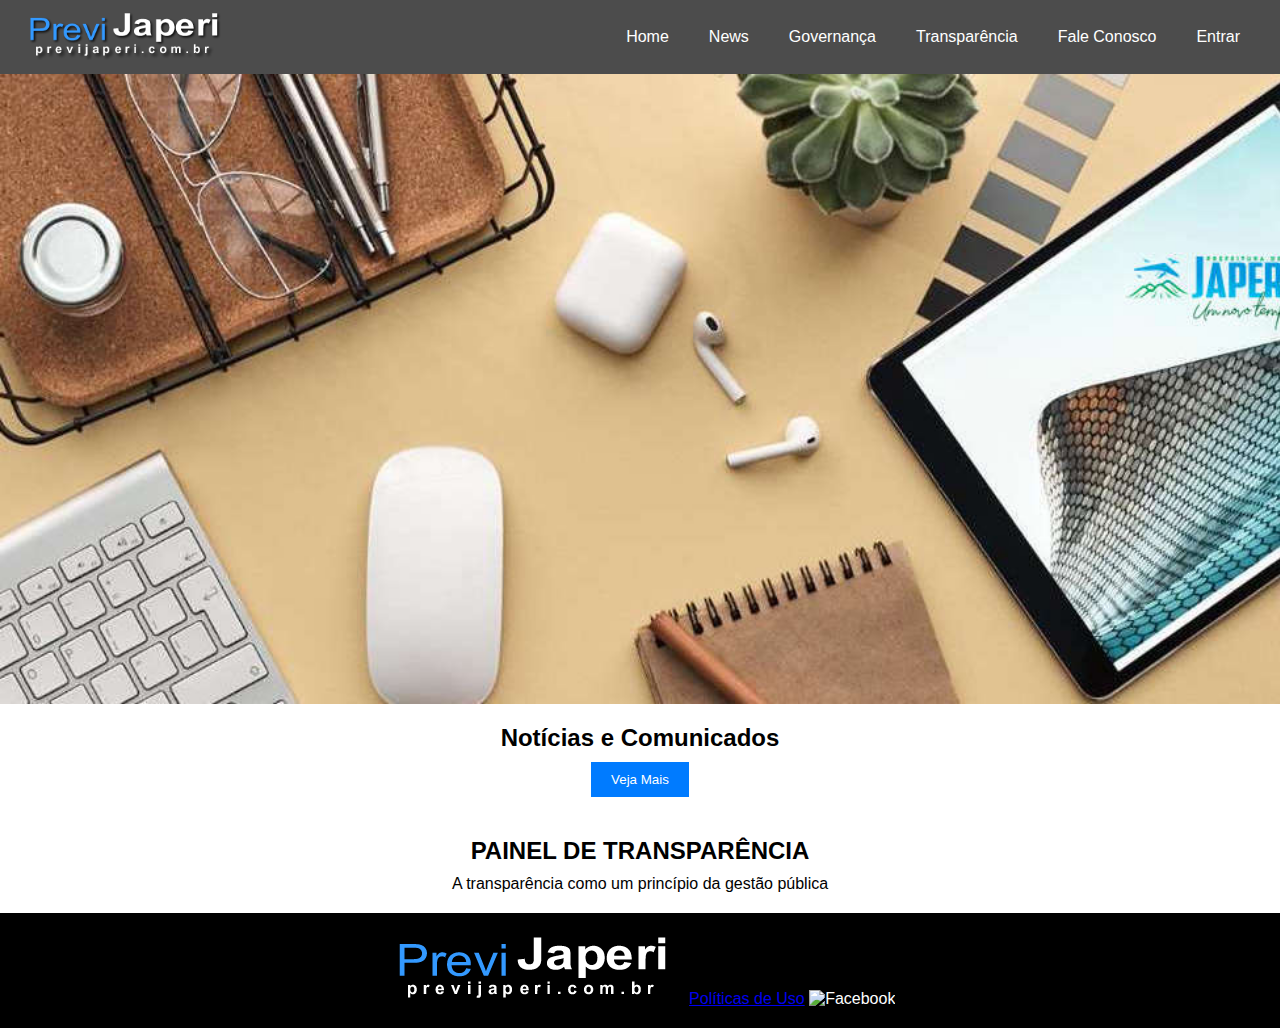
==== index.html @ cf00e914 "first" ====
<!DOCTYPE html>
<html lang="pt-br">
<head>
    <meta charset="UTF-8">
    <meta name="viewport" content="width=device-width, initial-scale=1.0">
    <title>Home - Site Exemplo</title>
    <link rel="stylesheet" href="css/reset.css">
    <link rel="stylesheet" href="css/styles.css">
</head>
<body>
    <!-- Menu -->
    <header>
        <nav class="top-menu">
            <div class="logo">
                <img src="images/logo.png" alt="Logo">
            </div>
            <ul class="menu-items">
                <li><a href="index.html">Home</a></li>
                <li class="dropdown">
                    <a href="news.html">News</a>
                    <ul class="dropdown-content">
                        <div>
                            <a href="news.html">Notícias e Comunicados</a>
                            <a href="manuals.html">Manuais e Orientações</a>
                            <a href="media.html">Fotos e Vídeos</a>
                        </div>
                    </ul>
                </li>
                <li><a href="governanca.html">Governança</a></li>
                <li><a href="transparencia.html">Transparência</a></li>
                <li><a href="fale-conosco.html">Fale Conosco</a></li>
                <li><a href="fale-conosco.html">Entrar</a></li>
            </ul>
        </nav>
    </header>

    <!-- Slider -->
    <section class="slider">
        <div class="slide">
            <img src="images/slide1.jpg" alt="Slide 1">
        </div>
        <div class="slide">
            <img src="images/slide2.jpg" alt="Slide 2">
        </div>
        <div class="slide">
            <img src="images/slide3.jpg" alt="Slide 3">
        </div>
    </section>

    <!-- Notícias e Comunicados -->
    <section class="news-section">
        <h2>Notícias e Comunicados</h2>
        <button class="btn-more">Veja Mais</button>
        <div class="news-cards">
            <!-- Cards de notícias -->
        </div>
    </section>

    <!-- Painel de Transparência -->
    <section class="transparency-section">
        <h2>PAINEL DE TRANSPARÊNCIA</h2>
        <p>A transparência como um princípio da gestão pública</p>
        <div class="transparency-links">
            <!-- Links para documentos -->
        </div>
    </section>

    <!-- Rodapé -->
    <footer>
        <div class="footer-content">
            <img src="images/logo.png" alt="Logo">
            <a href="#">Políticas de Uso</a>
            <img src="images/icon-facebook.png" alt="Facebook">
        </div>
    </footer>

    <script src="js/slider.js"></script>
    <script src="js/main.js"></script>
</body>
</html>
---- css/styles.css ----
/* Reset básico */
body, h1, h2, h3, p, ul, li, a, img, div, section {
    margin: 0;
    padding: 0;
    box-sizing: border-box;
}

/* Estilos gerais */
body {
    font-family: Arial, sans-serif;
}


/* Menu */
.top-menu {
    display: flex;
    justify-content: space-between;
    background-color: rgba(0, 0, 0, 0.7);
    padding: 10px 20px;
}

.top-menu .logo img {
    height: 50px;
}

.top-menu .menu-items {
    display: flex;
    list-style: none;
    align-items: center;
}

.top-menu .menu-items li {
    margin: 0 10px;
}

.top-menu .menu-items li a {
    text-decoration: none;
    color: white;
    padding: 10px;
}

/* Slider */
.slider {
    width: 100%;
    height: 70vh;
    position: relative;
    overflow: hidden;
}

.slider .slide {
    position: absolute;
    width: 100%;
    height: 100%;
    transition: opacity 1s;
}

.slider .slide img {
    width: 100%;
    height: 100%;
    object-fit: cover;
}

/* Notícias e Comunicados */
.news-section {
    text-align: center;
    padding: 20px;
}

.news-section h2 {
    margin-bottom: 10px;
}

.news-section .btn-more {
    padding: 10px 20px;
    background-color: #007BFF;
    color: white;
    border: none;
    cursor: pointer;
}

/* Painel de Transparência */
.transparency-section {
    text-align: center;
    padding: 20px;
}

.transparency-section h2 {
    margin-bottom: 10px;
}

/* Rodapé */
footer {
    background-color: black;
    color: white;
    text-align: center;
    padding: 20px;
}

/* Estilos do item de menu principal ////////////////////////////////////////////////////////////*/
.dropdown {
    position: relative;
    display: inline-block;
}

.dropdown a {
    text-decoration: none;
    color: white;
    padding: 10px 20px;
    display: block;
}

/* Esconder o conteúdo dropdown inicialmente */
.dropdown-content {
    display: none;
    position: absolute;
    background-color: rgba(0, 0, 0, 0.8);
    min-width: 200px;
    border-radius: 5px;
    box-shadow: 0px 8px 16px rgba(0, 0, 0, 0.2);
    z-index: 1;
}

/* Estilos para os links dentro do dropdown */
.dropdown-content div {
    display: flex;
    flex-direction: column;
}

.dropdown-content a {
    color: white;
    padding: 10px 15px;
    text-decoration: none;
    display: block;
    transition: background-color 0.3s;
}

/* Alteração de cor ao passar o mouse */
.dropdown-content a:hover {
    background-color: rgba(255, 255, 255, 0.1);
}

/* Mostra o dropdown quando a classe "open" está presente */
.dropdown.open .dropdown-content {
    display: block;
}
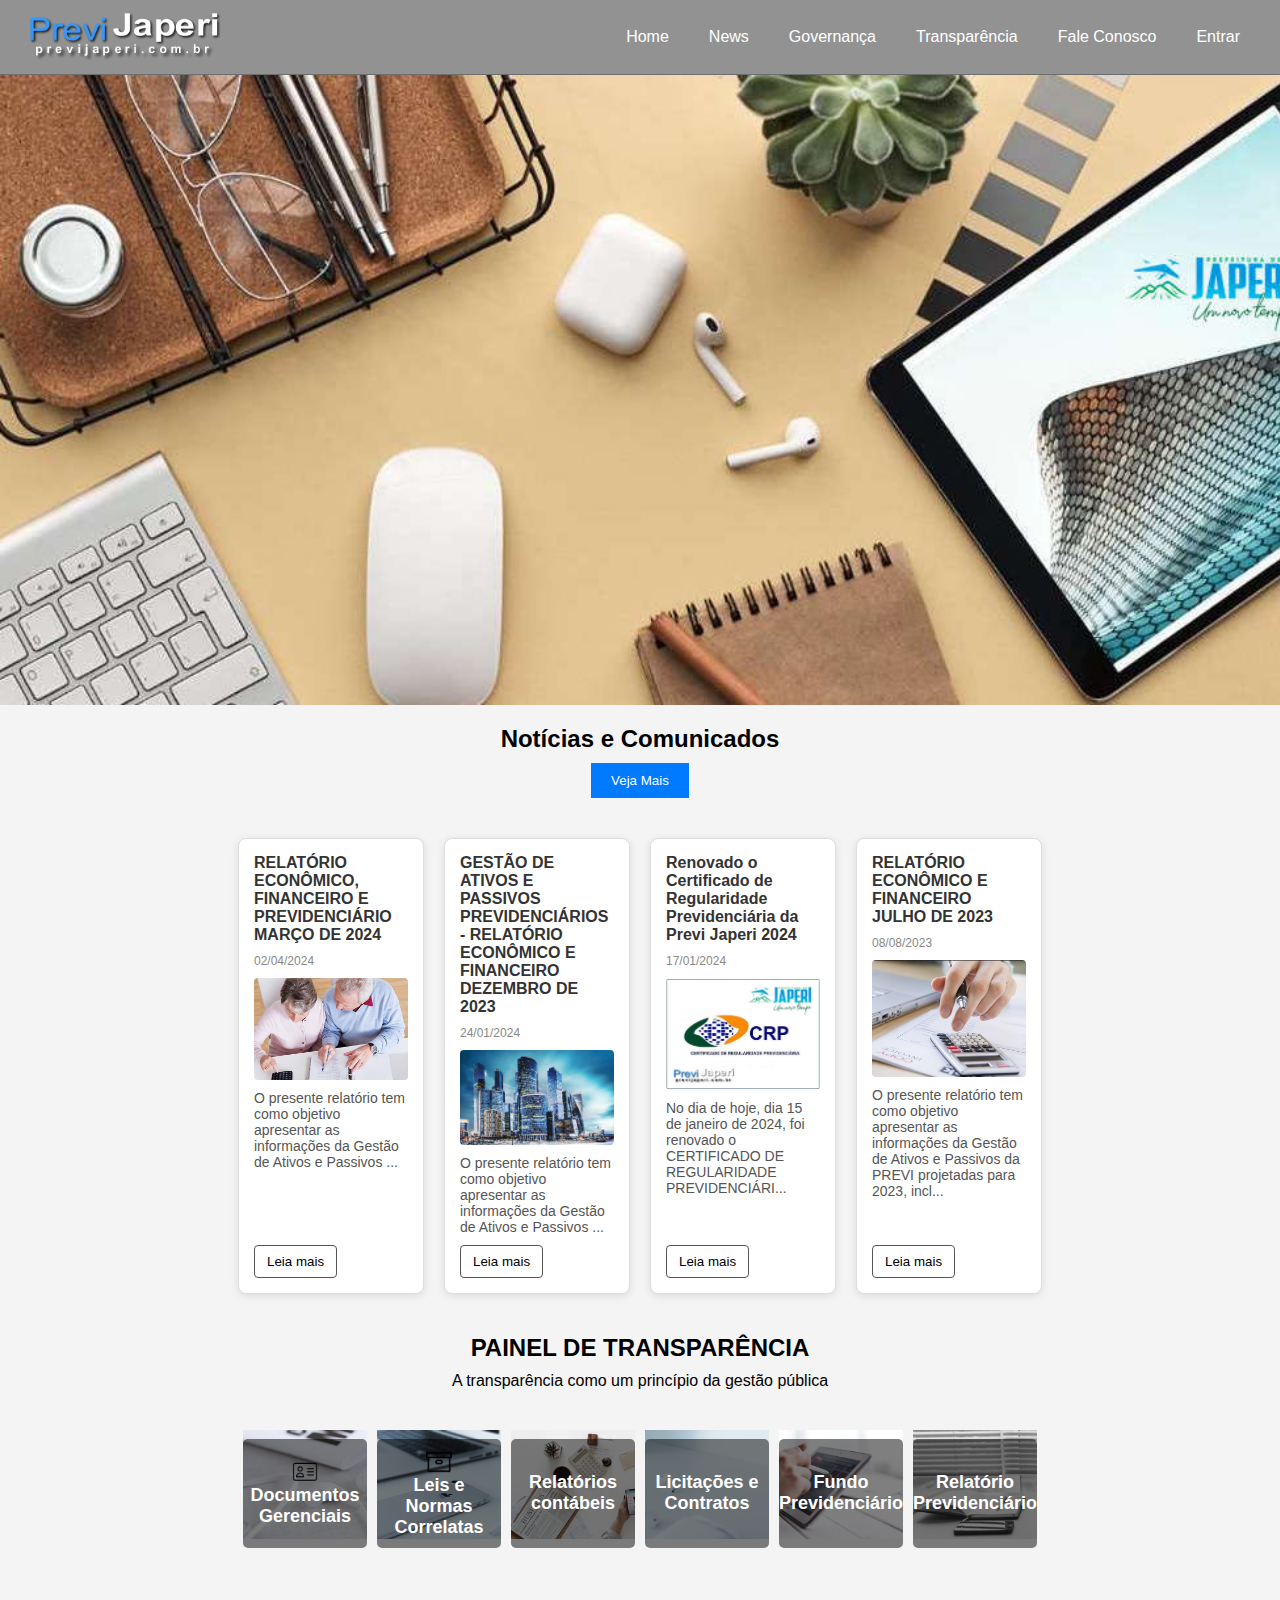
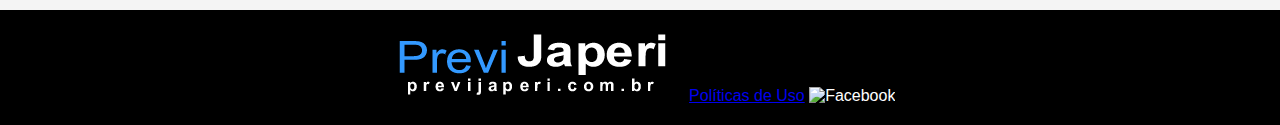
==== commit 179a6a15: "40% tela home" ====
--- a/index.html
+++ b/index.html
@@ -20,7 +20,7 @@
                     <a href="news.html">News</a>
                     <ul class="dropdown-content">
                         <div>
-                            <a href="news.html">Notícias e Comunicados</a>
+                            <a href="noticias-comunicados.html">Notícias e Comunicados</a>
                             <a href="manuals.html">Manuais e Orientações</a>
                             <a href="media.html">Fotos e Vídeos</a>
                         </div>
@@ -56,6 +56,41 @@
         </div>
     </section>
 
+    <div class="card-container">
+        <div class="card">
+            <h3>RELATÓRIO ECONÔMICO, FINANCEIRO E PREVIDENCIÁRIO MARÇO DE 2024</h3>
+            <p class="date">02/04/2024</p>
+            <img src="./images/img 1.jpg" alt="Descrição da imagem 1">
+            <p class="description">O presente relatório tem como objetivo apresentar as informações da Gestão de Ativos e Passivos ...</p>
+            <button class="read-more">Leia mais</button>
+        </div>
+    
+        <div class="card">
+            <h3>GESTÃO DE ATIVOS E PASSIVOS PREVIDENCIÁRIOS - RELATÓRIO ECONÔMICO E FINANCEIRO DEZEMBRO DE 2023</h3>
+            <p class="date">24/01/2024</p>
+            <img src="./images/img 2.jpg" alt="Descrição da imagem 2">
+            <p class="description">O presente relatório tem como objetivo apresentar as informações da Gestão de Ativos e Passivos ...</p>
+            <button class="read-more">Leia mais</button>
+        </div>
+    
+        <div class="card">
+            <h3>Renovado o Certificado de Regularidade Previdenciária da Previ Japeri 2024</h3>
+            <p class="date">17/01/2024</p>
+            <img src="./images/img 3.jpg" alt="Descrição da imagem 3">
+            <p class="description">No dia de hoje, dia 15 de janeiro de 2024, foi renovado o CERTIFICADO DE REGULARIDADE PREVIDENCIÁRI...</p>
+            <button class="read-more">Leia mais</button>
+        </div>
+    
+        <div class="card">
+            <h3>RELATÓRIO ECONÔMICO E FINANCEIRO JULHO DE 2023</h3>
+            <p class="date">08/08/2023</p>
+            <img src="./images/img 4.jpg" alt="Descrição da imagem 4">
+            <p class="description">O presente relatório tem como objetivo apresentar as informações da Gestão de Ativos e Passivos da PREVI projetadas para 2023, incl...</p>
+            <button class="read-more">Leia mais</button>
+        </div>
+    </div>
+    
+
     <!-- Painel de Transparência -->
     <section class="transparency-section">
         <h2>PAINEL DE TRANSPARÊNCIA</h2>
@@ -64,6 +99,61 @@
             <!-- Links para documentos -->
         </div>
     </section>
+
+    <div class="card2-container">
+        <div class="card2">
+      
+            <img src="./images/bg-icon20.jpg" alt="Descrição da imagem 1">
+            <div class="text-overlay">
+                <img src="./images/identificacao.png" alt="Descrição da imagem 1">
+                <b class="read-more2">Documentos Gerenciais</b>
+            </div>
+        </div>
+    
+        <div class="card2">
+
+            <img src="./images/bg-icon21.jpg" alt="Descrição da imagem 2">
+          
+            <div class="text-overlay">
+                <img src="./images/caixa-de-papelao.png" alt="Descrição da imagem 1">
+                <b class="read-more2">Leis e Normas Correlatas</b>
+            </div>
+        </div>
+    
+        <div class="card2">
+          
+            <img src="./images/bg-icon22.jpg" alt="Descrição da imagem 3">
+       
+            <div class="text-overlay">
+                <b class="read-more2">Relatórios contábeis</b>
+            </div>
+        </div>
+        <div class="card2">
+          
+            <img src="./images/bg-icon23.jpg" alt="Descrição da imagem 4">
+            
+            <div class="text-overlay">
+                <b class="read-more2">Licitações e Contratos</b>
+            </div>
+        </div>
+    
+        <div class="card2">
+          
+            <img src="./images/bg-icon24.jpg" alt="Descrição da imagem 4">
+            
+            <div class="text-overlay">
+                <b class="read-more2">Fundo Previdenciário</b>
+            </div>
+        </div>
+        <div class="card2">
+          
+            <img src="./images/bg-icon25.jpg" alt="Descrição da imagem 4">
+            
+            <div class="text-overlay">
+                <b class="read-more2">Relatório Previdenciário</b>
+            </div>
+        </div>
+    </div>
 
     <!-- Rodapé -->
     <footer>
--- a/css/styles.css
+++ b/css/styles.css
@@ -15,8 +15,10 @@
 .top-menu {
     display: flex;
     justify-content: space-between;
-    background-color: rgba(0, 0, 0, 0.7);
+    background-color: rgba(0, 0, 0, 0.4);
     padding: 10px 20px;
+    border-bottom: 1px solid #6e6e6e;
+
 }
 
 .top-menu .logo img {
@@ -143,3 +145,128 @@
 .dropdown.open .dropdown-content {
     display: block;
 }
+
+body {
+    margin: 0;
+    padding: 0;
+    font-family: Arial, sans-serif;
+    background-color: #f4f4f4; /* Cor de fundo para destacar os cards */
+}
+
+.card-container {
+    display: flex;
+    
+    flex-wrap: wrap;
+    justify-content: center;
+    gap: 20px;
+    padding: 20px;
+
+}
+
+.card {
+    background-color: white;
+    border: 1px solid #ddd;
+    border-radius: 8px;
+    box-shadow: 0 2px 8px rgba(0, 0, 0, 0.1);
+    width: 15%; /* Ajuste conforme necessário para responsividade */
+    padding: 15px;
+    display: flex;
+    flex-direction: column;
+    justify-content: space-between;
+}
+
+.card h3 {
+    font-size: 16px;
+    margin: 0 0 10px;
+    color: #333;
+}
+
+.card .date {
+    font-size: 12px;
+    color: #888;
+    margin-bottom: 10px;
+}
+
+.card img {
+    width: 100%;
+    height: auto;
+    border-radius: 4px;
+    margin-bottom: 10px;
+}
+
+.card .description {
+    font-size: 14px;
+    color: #555;
+    flex-grow: 1;
+    margin-bottom: 10px;
+}
+
+.card .read-more {
+    align-self: start;
+    padding: 8px 12px;
+    background-color: #FFF;
+    color: black;
+    border: solid 1px #555;
+    border-radius: 4px;
+    cursor: pointer;
+    text-align: center;
+    transition: background-color 0.3s;
+}
+
+.card .read-more:hover {
+    background-color: #0056b3;
+}
+
+.card2-container{
+    display: flex;   
+    height: 100px;
+    flex-wrap: wrap;
+    justify-content: center;
+    gap: 10px;
+    padding: 20px;
+    margin-bottom: 100px;
+}
+
+.card2{
+   
+ 
+   
+    width: 10%; /* Ajuste conforme necessário para responsividade */
+   
+    display: flex;
+    flex-direction: column;
+    justify-content: space-between;
+}
+
+.read-more2{
+   color: #fff;
+   font-size: 18px;
+}
+.text-overlay {
+    display: flex;
+    position: relative; /* Posição absoluta em relação ao container */
+    flex: 1;
+    height: 200px;
+    top: -100px;
+    flex-direction: column;
+    justify-content: center;
+    align-items: center;
+    font-weight: bold; /* Peso do texto */
+    text-align: center; /* Centraliza o texto */
+    background: rgba(0, 0, 0, 0.5); /* Fundo semitransparente para o texto */
+    padding: 10px; /* Espaçamento interno ao redor do texto */
+    border-radius: 5px; /* Bordas arredondadas para o fundo do texto */
+    z-index: 99;
+}
+
+.text-overlay img{
+    width: 25%;
+    
+}
+
+.text-overlay:hover{
+    background: rgba(247, 245, 245, 0.199);
+    b{
+        color: black;
+    }
+}
